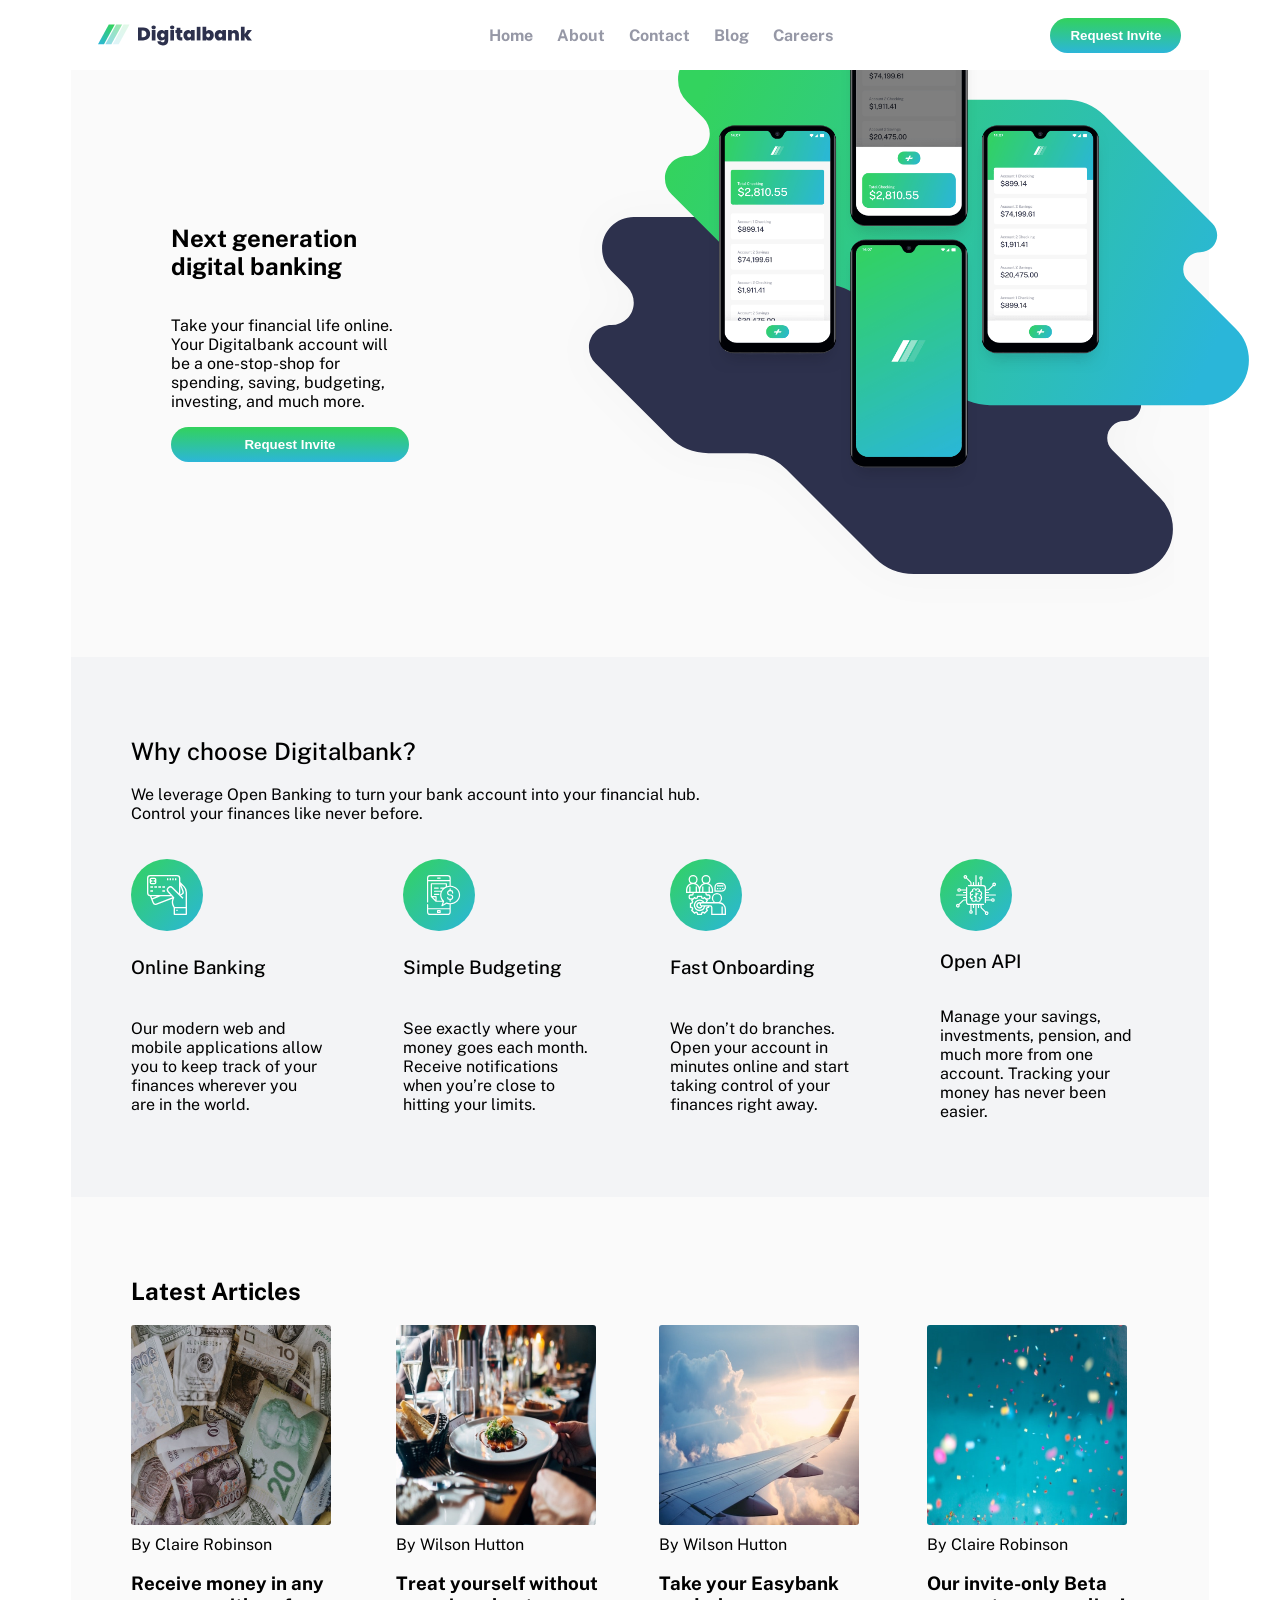
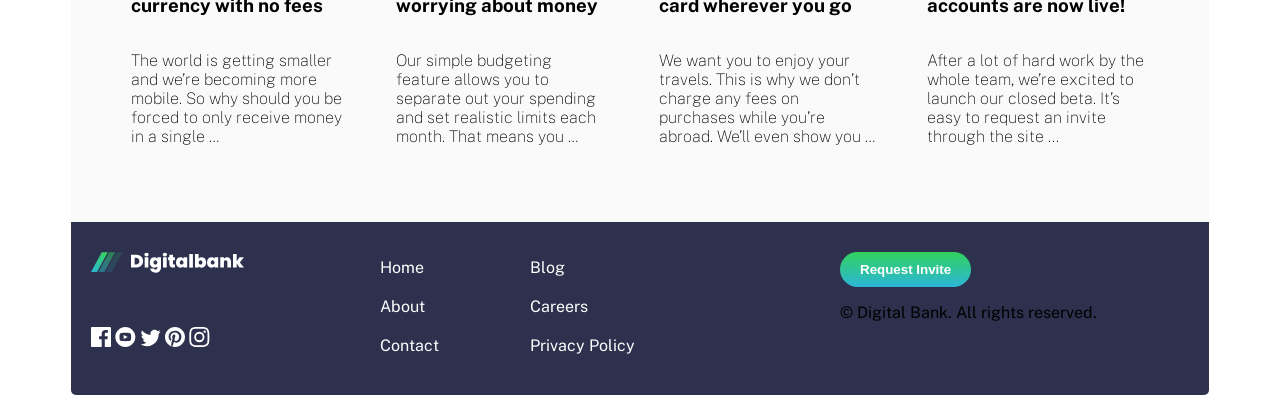
==== digitalbank-landing-page-master/digitalBank.html @ a722578a "first commit" ====
<!DOCTYPE html>
<html lang="en">
<head>
    <meta charset="UTF-8">
    <meta name="viewport" content="width=device-width, initial-scale=1.0">
    <title>Digital Bank</title>
    <link rel="stylesheet" href="bank.css">
    <link rel="preconnect" href="https://fonts.googleapis.com">
    <link rel="preconnect" href="https://fonts.gstatic.com" crossorigin>
    <link href="https://fonts.googleapis.com/css2?family=Public+Sans:wght@300;400;700&display=swap" rel="stylesheet">
</head>
<body>
    <nav class="nav-links">

        <img src="images/logo-dark.svg" alt="Digital Bank Logo">

        <ul>
            <li><a href="#">Home</a></li>
            
            <li><a href="#">About</a></li>
            <li><a href="#">Contact</a></li>
            <li><a href="#">Blog</a></li>
            <li><a href="#">Careers</a></li>
        </ul>

        <button class="btn">Request Invite</button>

        <button class="burger" id="burger" aria-label="toggle menu" aria-expanded="false">
            <span></span>
            <span></span>
            <span></span>
        </button>
    </nav>


    <section>
        <div class="hero">
            <div class="hero-paragraph">
                <h1>Next generation digital banking</h1>
                <p>Take your financial life online. Your Digitalbank account will be a one-stop-shop for spending, saving, budgeting, investing, and much more.</p>
                <button>Request Invite</button>
            </div>
            <div class="hero-images">
                
                <img src="images/image-mockups.png" alt="Mockup of the Digital Bank app on a mobile phone and a laptop" class="top-image">
                <img src="images/bg-intro-desktop.svg" alt="Mockup of the Digital Bank app on a mobile phone and a laptop" class="bottom-image">
            </div>
            
        </div>

        
        <div class="why-section">
            <h2 style="font-weight: 500;"> Why choose Digitalbank?</h2>
            <p>We leverage Open Banking to turn your bank account into your financial hub. <br> Control your finances like never before.</p>
        

            <div class="why-cards">
                <div class="card">
                    <img src="images/icon-online.svg" alt="Icon of a computer monitor with a checkmark on the screen">
                    <h3 style="font-weight: 500;">Online Banking</h3>
                    <p>Our modern web and mobile applications allow you to keep track of your finances wherever you are in the world.</p>
                </div>
                
                <div class="card">
                    <img src="images/icon-budgeting.svg" alt="Icon of a calculator with a dollar sign on the screen">
                    <h3 style="font-weight: 500;">Simple Budgeting</h3>
                    <p>See exactly where your money goes each month. Receive notifications when you’re close to hitting your limits.</p>
                </div>

                <div class="card">
                    <img src="images/icon-onboarding.svg" alt="Icon of a person with a checkmark next to their head">
                    <h3 style="font-weight: 500;">Fast Onboarding</h3>
                    <p>We don’t do branches. Open your account in minutes online and start taking control of your finances right away.</p>
                </div>

                <div class="card">
                    <img src="images/icon-api.svg" alt="Icon of a cloud with code brackets inside it">
                    <h3 style="font-weight: 500;">Open API</h3>
                    <p>Manage your savings, investments, pension, and much more from one account. Tracking your money has never been easier.</p>
                </div>

            </div>

        </div>
        
        <div class="latest-articles">
        <h2>Latest Articles</h2>
        
            <div class="articles">
                <div class="article">
                    <img src="images/image-currency.jpg" alt="Image of a hand holding a credit card with a world map in the background">
                    <span style="margin-top: 10px;">By Claire Robinson</span>
                    <h3>Receive money in any currency with no fees</h3>
                    <p>The world is getting smaller and we’re becoming more mobile. So why should you be forced to only receive money in a single …</p>
                </div>
                
                <div class="article">
                    <img src="images/image-restaurant.jpg" alt="Image of a restaurant table with food and drinks on it">
                    <span style="margin-top: 10px;">By Wilson Hutton</span>
                    <h3>Treat yourself without worrying about money</h3>
                    <p>Our simple budgeting feature allows you to separate out your spending and set realistic limits each month. That means you …</p>
                </div>
                
                <div class="article">
                    <img src="images/image-plane.jpg" alt="Image of an airplane flying over clouds">
                    <span style="margin-top: 10px;">By Wilson Hutton</span>
                    <h3>Take your Easybank card wherever you go</h3>
                    <p>We want you to enjoy your travels. This is why we don’t charge any fees on purchases while you’re abroad. We’ll even show you …</p>
                </div>
                
                <div class="article">
                    <img src="images/image-confetti.jpg" alt="Image of confetti falling on a party scene">
                    <span style="margin-top: 10px;">By Claire Robinson</span>
                    <h3>Our invite-only Beta accounts are now live!</h3>
                    <p>After a lot of hard work by the whole team, we’re excited to launch our closed beta. It’s easy to request an invite through the site ...</p>
                </div>

        </div>
    </div>

    <footer>
        <div class="footer-content">

            <div class="logo-socials">
                <div class="logo">
                    <img src="images/logo-light.svg" alt="Digital Bank Logo">
                </div>
                
                <div class="social-media">
                    
                    <img src="images/icon-facebook.svg" alt="Facebook icon">
                    <img src="images/icon-youtube.svg" alt="YouTube icon">
                    <img src="images/icon-twitter.svg" alt="Twitter icon">
                    <img src="images/icon-pinterest.svg" alt="Pinterest icon">
                    <img src="images/icon-instagram.svg" alt="Instagram icon">
                </div>
            </div>

            <div class="links">
                <div class="first-list">
                        <ul>

                            <li><a href="#">Home</a></li>
                            <li><a href="#">About</a></li>
                            <li><a href="#">Contact</a></li>

                        </ul>
                    </div>
                    
                    <div class="last-list">
                    <ul>
                        <li><a href="#">Blog</a></li>
                        <li><a href="#">Careers</a></li>
                        <li><a href="#">Privacy Policy</a></li>
                    </ul>
                    </div>
            </div>

        </div> 
        
        <div class="rights">
            <button>Request Invite</button>
            <p>&copy; Digital Bank. All rights reserved.</p>
        </div>
    </footer>
</section>

<script>

    const navLinks = document.querySelector('.nav-links ul');
    const burger = document.getElementById('burger');
    // const drawer = document.getElementsById('drawer');
    let isOpen = false;

    function openMenu(){
        isOpen = true;
        burger.classList.add('open');
        navLinks.classList.add('open');
    }

    function closeMenu(){
        isOpen = false;
        burger.classList.remove('open');
        navLinks.classList.remove('open');
    }

    burger.addEventListener('click', () => isOpen ? closeMenu() : openMenu());

    document.addEventListener('click', e => {
        if(isOpen && !navLinks.contains(e.target) && !burger.contains(e.target))
        closeMenu();
    });
</script>
    
</body>
</html>
---- digitalbank-landing-page-master/bank.css ----
body{
    display: flex;
    flex-direction: column;
    justify-content: center;
    align-items: center;
    font-family: "Public Sans", sans-serif;
}
nav{
    width: 100%;
    padding: 0 40px 0 40px ;
    display: flex;
    justify-content: space-around;
    align-items: center;
    z-index: 10;
    height: 70px;
    position: absolute;
    top: 0;
    background-color: white;

}
nav>ul>li{
    list-style: none;
    display: inline;
    margin-right: 20px;
}
nav a{
    text-decoration: none;
    color: hsl(233, 8%, 62%);
    font-weight: bold;
    
}
nav button{
   background-image: linear-gradient(hsl(136, 64%, 51%),hsl(192, 69%, 51%));
    color: white;
    border: none;
    padding: 10px 20px;
    border-radius: 20px;
    font-weight: bold;
    cursor: pointer;
}
nav a:hover{
    color: hsl(192, 69%, 51%);
    
}
section{
    background-color: hsl(0, 0%, 98%);
    display: flex;
    flex-direction: column;
    justify-content: center;
    align-items: center;
    width: 90%;
    margin: auto;
}
.hero{
    display: flex;
    justify-content: space-around;
    align-items: center;
    width: 100%;
    padding: 40px 0;
}
.hero-paragraph{
    display: grid;
    width: 500px;
    padding: 100px;
}
.hero-paragraph button{
    background-image: linear-gradient(hsl(136, 64%, 51%),hsl(192, 69%, 51%));
    color: white;
    border: none;
    padding: 10px 20px;
    border-radius: 20px;
    font-weight: bold;
    cursor: pointer;
}

.hero-images{
    display: flex;
    position: relative;
    width:100%;
}
.bottom-image{
    width:700px;
    position: relative;
    left: 40px;
    

}
.top-image{
    z-index: 2;
    position: absolute;
    top: -50px;
    left: 200px;
    width: 400px;
}
.why-section{
    background-color:hsl(220, 16%, 96%);
    padding: 60px;
}
.why-cards{
    display:flex;
    gap: 80px;
}
.card{
    display: grid;
    margin-top: 20px;
    /* grid-template-rows: auto auto 1fr ; */
}
.latest-articles{
    background-color: hsl(0, 0%, 98%);
    padding: 60px;
}
.articles{
    display: flex;
    gap: 50px;
}
.articles img{
    width: 200px;
    height: 200px;
    border-radius: 3px;
}
.article {
    display: grid;

}
.article p{
    font-weight: lighter;

}
footer{
    /* width: 89%; */
    background-color: hsl(233, 26%, 24%);
    padding: 20px;
    border-radius: 0 0 5px 5px;
    display: grid;
    grid-template-columns: 1fr 1fr ;
}
footer a{
    text-decoration: none;
    color: white;
}
.links{
    width:300px ;
    display: grid;
    grid-template-columns: 1fr 1fr;
  
}
.links a:hover {
    color: aqua;

}
.first-list>ul>li{
    list-style-type: none;
    margin-bottom: 20px;

}
.last-list>ul>li{
    list-style-type: none;
    margin-bottom: 20px;

}
.logo-socials{
    display:flex;
    flex-direction: column;
    /* align-items: flex-start; */
    justify-content: flex-start;
    /* justify-content: space-between; */
    gap: 50px;
    margin-right: 50px;
    margin-top: 10px;
}
.footer-content{
    display: grid;
    grid-template-columns: 1fr 1fr;
}
.rights{
    margin: 10px 0 0 200px; 
}
.rights button{
   background-image: linear-gradient(hsl(136, 64%, 51%),hsl(192, 69%, 51%));
    color: white;
    border: none;
    padding: 10px 20px;
    border-radius: 20px;
    font-weight: bold;
    cursor: pointer;
}

.burger{display: none;}

@media(max-width:640px){
   @media(max-width: 640px) {

  .btn { display: none; }
  nav ul { display: none; }
  nav { padding: 0 20px; justify-content: space-between;}
  .burger { display: flex; flex-direction: column; gap: 5px; background: none; border: none; }
  nav ul.open {
    display: flex;
    flex-direction: column;
    position: absolute;
    top: 80%;
    left: 0;
    right: 0;
    background: white;
    padding: 1.5rem;
    gap: 1rem;
    z-index: 99;
    box-shadow: 0 8px 16px rgba(0,0,0,0.1);
    text-align: center;
  }
  nav ul.open li { 
    display: block;
    border-bottom: 2px solid hsl(220, 16%, 90%);  /* light grey line */
    padding-bottom: 1rem;
 }
 nav ul.open li:last-child {
  border-bottom: none;
}

  .hero {
    flex-direction: column-reverse; 
    
    padding: 0;
    margin-top: 70px; 
  }
  .hero-paragraph {
    width: 100%;     
    padding: 2rem 1.5rem;
    text-align: center;
  }
  .hero-paragraph button { margin: 0 auto; }

  .hero-images {
    width: 100%;
    height: 250px;
    /* overflow: hidden; */
  }
  .bottom-image {
    width: 100%;
    left: 0;
  }
  .top-image {
    width: 220px;
    left: 50%;
    transform: translateX(-50%);
    top: 0;
  }
  .why-section { padding: 2rem 1.5rem; }
  .why-cards {
    flex-direction: column;
    width: 100%;
    gap: 2rem;
  }
  .card{
    width: 100%;
  }

  .latest-articles { 
    padding: 2rem 1.5rem; }
  .articles {
    width:100%;
    gap: 2rem;
    flex-direction: column;
  }
  .article{
    width: 100%;
  }
  .articles img {
    width: 100%;
    height: 160px;
    object-fit: cover;
  }

  footer {
    grid-template-columns: 1fr;  /* was 2 columns */
    width: 100%;
    grid-template-rows: auto auto ;
    padding:.5rem ;
  }
  .footer-content {
    grid-template-columns: 1fr;  /* was 2 columns */
    gap: 2rem;
    padding: 1.5rem;
  }
  .links { width: 100%; }
  .logo-socials { margin-right: 0; gap: 1.5rem; }
  .rights {
    margin: 1rem 0;   /* was margin-left: 200px — way off screen */
    padding: 1rem 1.5rem;
    display: flex;
    flex-direction: column;
    align-items: center;
    gap: 1rem;
  }
}
}

.burger span{
    display: block;
    width: 22px;
    height: 2px;
    background-color: black;
    border-radius: 2px;
    transition: transform 0.3s, opacity 0.3s;
}

.burger.open span:nth-child(1) {transform: translateY(7px) rotate(45deg);}
.burger.open span:nth-child(2) { opacity: 0;}
.burger.open span:nth-child(3) {transform: translateY(-7px) rotate(-45deg);}
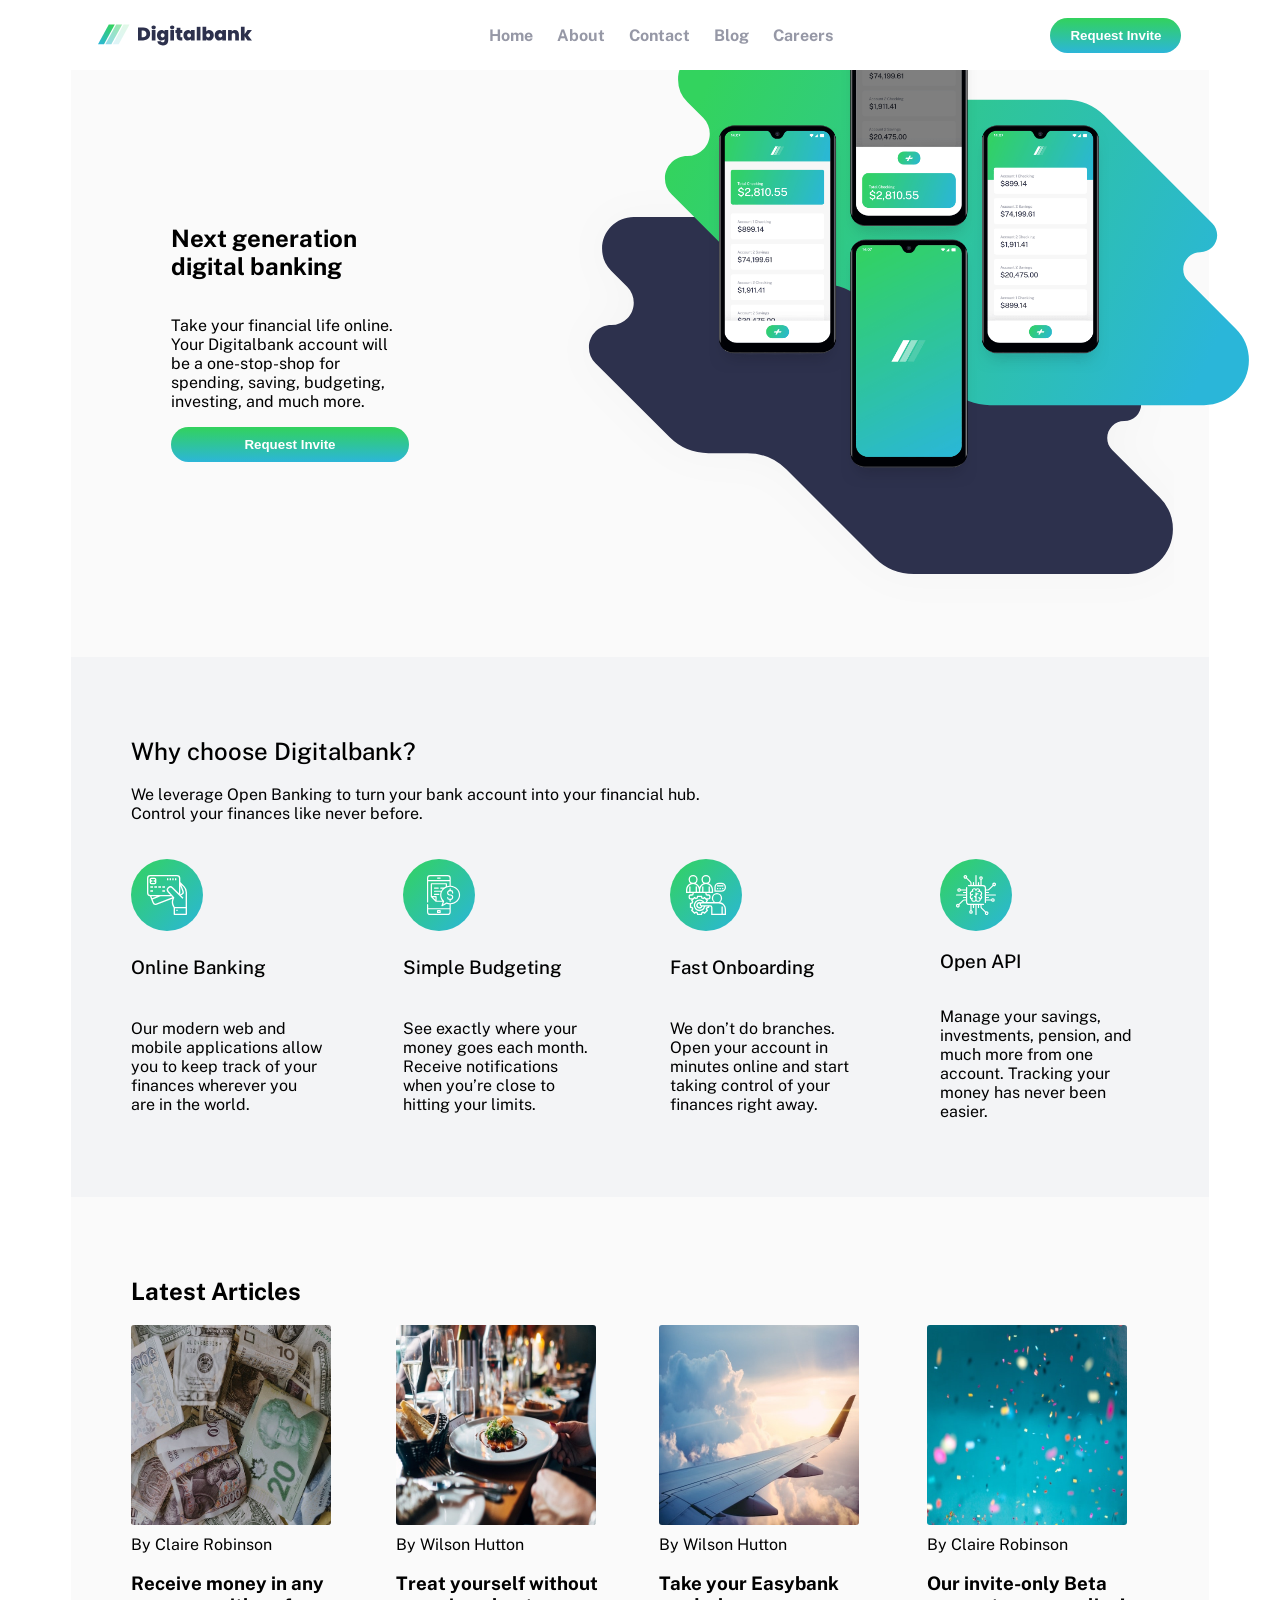
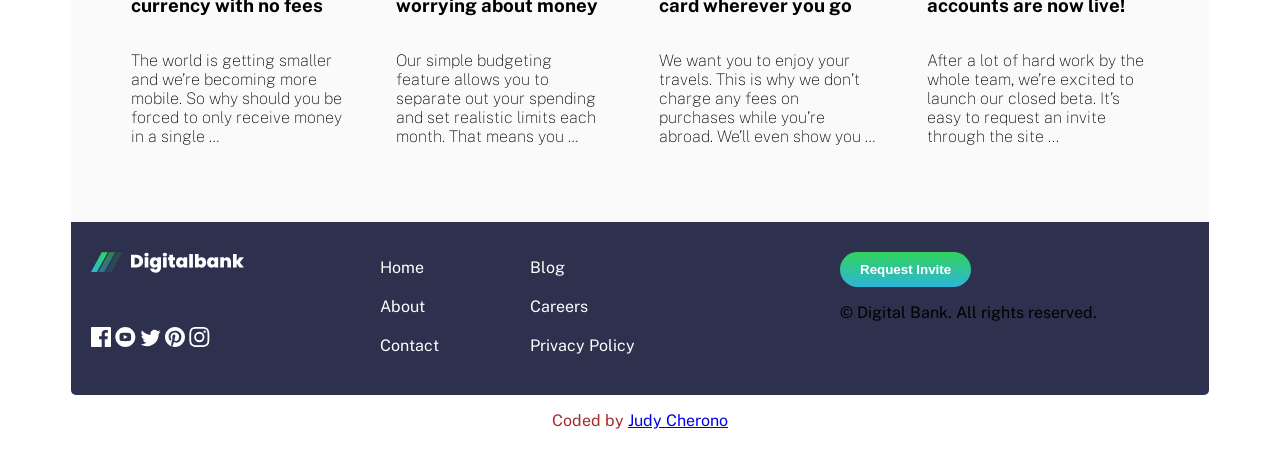
==== commit 35602b50: "challenge" ====
--- a/digitalbank-landing-page-master/digitalBank.html
+++ b/digitalbank-landing-page-master/digitalBank.html
@@ -165,6 +165,7 @@
     </footer>
 </section>
 
+<p style="color: brown;">Coded by <a href="#">Judy Cherono</a> </p>
 <script>
 
     const navLinks = document.querySelector('.nav-links ul');
